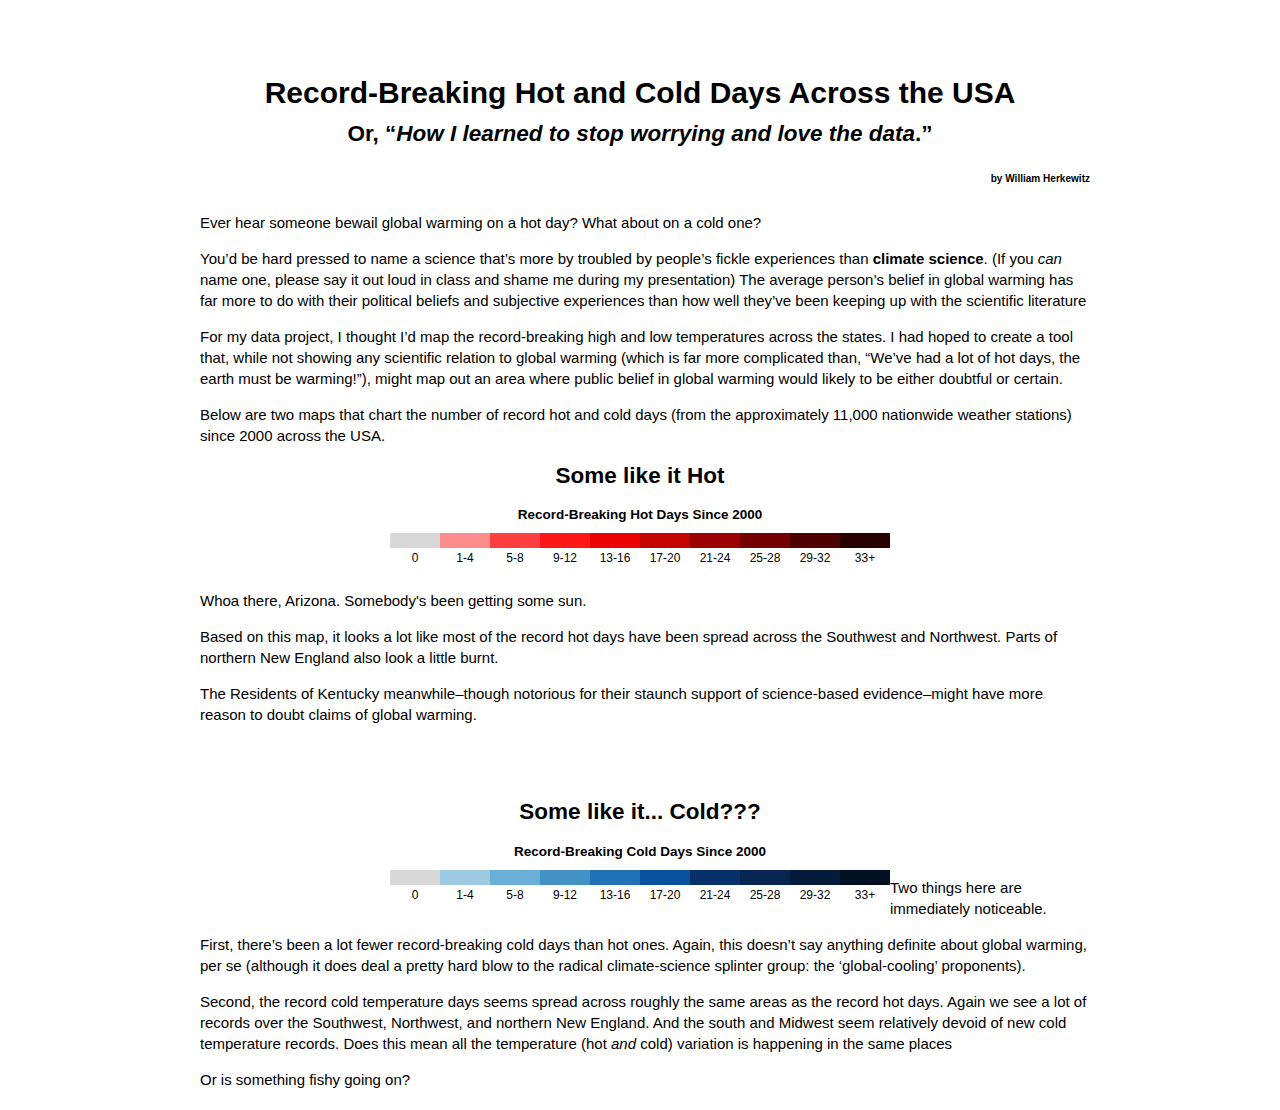
==== FinalProject/index.html @ 38769b46 "final" ====
<!DOCTYPE html>
<meta charset="utf-8">
<style>
/*whole page*/
body {
width:900px;
margin:20px auto;
font-family: georgia, sans-serif;
font-size:15px;
line-height:1.4em;
}
h2{
    text-align:center;
}
p{
    padding-left:10px;
}
 
.readin {
width:900px;
}
/* this css applies to BOTH maps*/


.states {
fill: none;
stroke: #fff;
stroke-linejoin: round;
}
 
.counties {
fill:#f0f0f0;
}
 
.legend-title {
text-align: left;
margin-bottom: 8px;
font-weight: bold;
font-size: 90%;
text-align:center;
}
.legend-scale ul {
margin: 0;
margin-left: 160px;
float: left;
list-style: none;
}
.legend-scale ul li {
display: block;
float: left;
width: 50px;
margin-bottom: 6px;
text-align: center;
font-size: 80%;
list-style: none;
}
ul.legend-labels li span {
display: block;
float: left;
height: 15px;
width: 50px;
}
.legend-source {
font-size: 70%;
color: #999;
clear: both;
}

/*COLD colors*/
.cold-section .q0-9 { fill:rgb(158,202,225); }
.cold-section .q1-9 { fill:rgb(107,174,214); }
.cold-section .q2-9 { fill:rgb(66,146,198); }
.cold-section .q3-9 { fill:rgb(33,113,181); }
.cold-section .q4-9 { fill:rgb(8,81,156); }
.cold-section .q5-9 { fill:rgb(8,48,107); }
.cold-section .q6-9 { fill:rgb(6,37,83); }
.cold-section .q7-9 { fill:rgb(4,27,60); }
.cold-section .q8-9 { fill:rgb(3,16,36); }
 
/*HOT colors*/
.hq0-9 { fill:rgb(254,140,140); }
.hq1-9 { fill:rgb(253,63,63); }
.hq2-9 { fill:rgb(253,24,24); }
.hq3-9 { fill:rgb(235,2,2); }
.hq4-9 { fill:rgb(196,2,2); }
.hq5-9 { fill:rgb(157,2,2); }
.hq6-9 { fill:rgb(118,1,1); }
.hq7-9 { fill:rgb(79,1,1); }
.hq8-9 { fill:rgb(41,0,0); }

 
</style>
 
<body>
 <br></br>
<h1 style="text-align:center;">Record-Breaking Hot and Cold Days Across the USA</h1>
<h2>Or, “<em>How I learned to stop worrying and love the data</em>.”</h2>
<h6 class="byline" align="right">by William Herkewitz</h6>
<p>Ever hear someone bewail global warming on a hot day? What about on a cold one?</p>
<p>You’d be hard pressed to name a science that’s more by troubled by people’s fickle experiences than <strong>climate science</strong>. (If you <em>can</em> name one, please say it out loud in class and shame me during my presentation) The average person’s belief in global warming has far more to do with their political beliefs and subjective experiences than how well they’ve been keeping up with the scientific literature</p>
<p>For my data project, I thought I’d map the record-breaking high and low temperatures across the states. I had hoped to create a tool that, while not showing any scientific relation to global warming (which is far more complicated than, “We’ve had a lot of hot days, the earth must be warming!”), might map out an area where public belief in global warming would likely to be either doubtful or certain. </p>
<p>Below are two maps that chart the number of record hot and cold days (from the approximately 11,000 nationwide weather stations) since 2000 across the USA.</p>


<div class="hot-section">
<h2>Some like it Hot</h2>
<div class='my-legend'>
<div class='legend-title'>Record-Breaking Hot Days Since 2000</div>
<div class='legend-scale'>
<ul class='legend-labels'>
    <li><span style='background:#d8d8d8;'></span>0</li>
    <li><span style='background:rgb(254,140,140);'></span>1-4</li>
    <li><span style='background:rgb(253,63,63);'></span>5-8</li>
    <li><span style='background:rgb(253,24,24);'></span>9-12</li>
    <li><span style='background:rgb(235,2,2);'></span>13-16</li>
    <li><span style='background:rgb(196,2,2);'></span>17-20</li>
	<li><span style='background:rgb(157,2,2);'></span>21-24</li>
    <li><span style='background:rgb(118,1,1);'></span>25-28</li>
    <li><span style='background:rgb(79,1,1);'></span>29-32</li>
    <li><span style='background:rgb(41,0,0);'></span>33+</li>
</ul>
</div>
</div>
</div>
<br></br>
<p>Whoa there, Arizona. Somebody's been getting some sun.</p>
<p>Based on this map, it looks a lot like most of the record hot days have been spread across the Southwest and Northwest. Parts of northern New England also look a little burnt.</p>
<p>The Residents of Kentucky meanwhile–though notorious for their staunch support of science-based evidence–might have more reason to doubt claims of global warming.</p>
<br></br>
<div class="cold-section">
<h2>Some like it... Cold???</h2>
<div class='my-legend'>
<div class='legend-title'>Record-Breaking Cold Days Since 2000</div>
<div class='legend-scale'>
<ul class='legend-labels'>
 <li><span style='background:#d8d8d8;'></span>0</li>
    <li><span style='background:rgb(158,202,225);'></span>1-4</li>
    <li><span style='background:rgb(107,174,214);'></span>5-8</li>
    <li><span style='background:rgb(66,146,198);'></span>9-12</li>
    <li><span style='background:rgb(33,113,181);'></span>13-16</li>
    <li><span style='background:rgb(8,81,156);'></span>17-20</li>
	<li><span style='background:rgb(8,48,107);'></span>21-24</li>
    <li><span style='background:rgb(6,37,83);'></span>25-28</li>
    <li><span style='background:rgb(4,27,60);'></span>29-32</li>
    <li><span style='background:rgb(3,16,36);'></span>33+</li>
</ul>
</div>
</div>
</div>

<p>Two things here are immediately noticeable. </p>
<p>First, there’s been a lot fewer record-breaking cold days than hot ones. Again, this doesn’t say anything definite about global warming, per se (although it does deal a pretty hard blow to the radical climate-science splinter group: the ‘global-cooling’ proponents). </p>
<p>Second, the record cold temperature days seems spread across roughly the same areas as the record hot days. Again we see a lot of records over the Southwest, Northwest, and northern New England. And the south and Midwest seem relatively devoid of new cold temperature records. Does this mean all the temperature (hot <em>and</em> cold) variation is happening in the same places</p>
<p>Or is something fishy going on?</p>




<!-- note you need to load these only once -->
 
<script src="http://d3js.org/d3.v3.min.js"></script>
<script src="http://d3js.org/queue.v1.min.js"></script>
<script src="http://d3js.org/topojson.v1.min.js"></script>
 
 
 
<script>
 
// this applies to BOTH
var width = 960,
height = 500;
 
var path = d3.geo.path();
 
 
// this is code for the COLD map --------------
 
var rateById = d3.map();
 
var quantize = d3.scale.quantize()
.domain([0, 37])
.range(d3.range(9).map(function(i) { return "q" + i + "-9"; }));
 
var coldSvg = d3.select(".cold-section").append("svg")
.attr("width", width)
.attr("height", height);
 
// hot map
var hotRateById = d3.map();
 
var hotQuantize = d3.scale.quantize()
.domain([0, 37])
.range(d3.range(9).map(function(i) { return "hq" + i + "-9"; }));
 
var hotSvg = d3.select(".hot-section").append("svg")
.attr("width", width)
.attr("height", height);
 
 
queue()
.defer(d3.json, "us.json")
.defer(d3.tsv, "cold-data.tsv", function(d) { rateById.set(d.id, +d.rate); })
.defer(d3.tsv, "warm-data.tsv", function(d) { hotRateById.set(d.id, +d.rate); })
.await(ready);
 
// this function fires ONCE, once all your data is loaded.
function ready(error, us) {
 
 
// make a cold map -----
coldSvg.append("g")
.attr("class", "counties")
.selectAll("path")
.data(topojson.feature(us, us.objects.counties).features)
.enter().append("path")
.attr("class", function(d) { return quantize(rateById.get(d.id)); })
.attr("d", path);
 
coldSvg.append("path")
.datum(topojson.mesh(us, us.objects.states, function(a, b) { return a !== b; }))
.attr("class", "states")
.attr("d", path);
 
 
// make a hot map
hotSvg.append("g")
.attr("class", "counties")
.selectAll("path")
.data(topojson.feature(us, us.objects.counties).features)
.enter().append("path")
.attr("class", function(d) { return hotQuantize(hotRateById.get(d.id)); })
.attr("d", path);
 
hotSvg.append("path")
.datum(topojson.mesh(us, us.objects.states, function(a, b) { return a !== b; }))
.attr("class", "states")
.attr("d", path);
 
}
 
 
 
 
 
// var coldrateById = d3.map();
 
// var quantize = d3.scale.quantize()
// .domain([0, 54])
// .range(d3.range(9).map(function(i) { return "q" + i + "-9"; }));
 
// var path = d3.geo.path();
 
// var svg = d3.select("body").append("svg")
// .attr("width", width)
// .attr("height", height);
 
// queue()
// .defer(d3.json, "us.json")
// .defer(d3.tsv, "unemployment.tsv", function(d) { rateById.set(d.id, +d.rate); })
// .await(ready);
 
// function ready(error, us) {
// svg.append("g")
// .attr("class", "counties")
// .selectAll("path")
// .data(topojson.feature(us, us.objects.counties).features)
// .enter().append("path")
// .attr("class", function(d) { return quantize(rateById.get(d.id)); })
// .attr("d", path);
 
// svg.append("path")
// .datum(topojson.mesh(us, us.objects.states, function(a, b) { return a !== b; }))
// .attr("class", "states")
// .attr("d", path);
// }
 
 
 
 
 
 
</script>
</body>
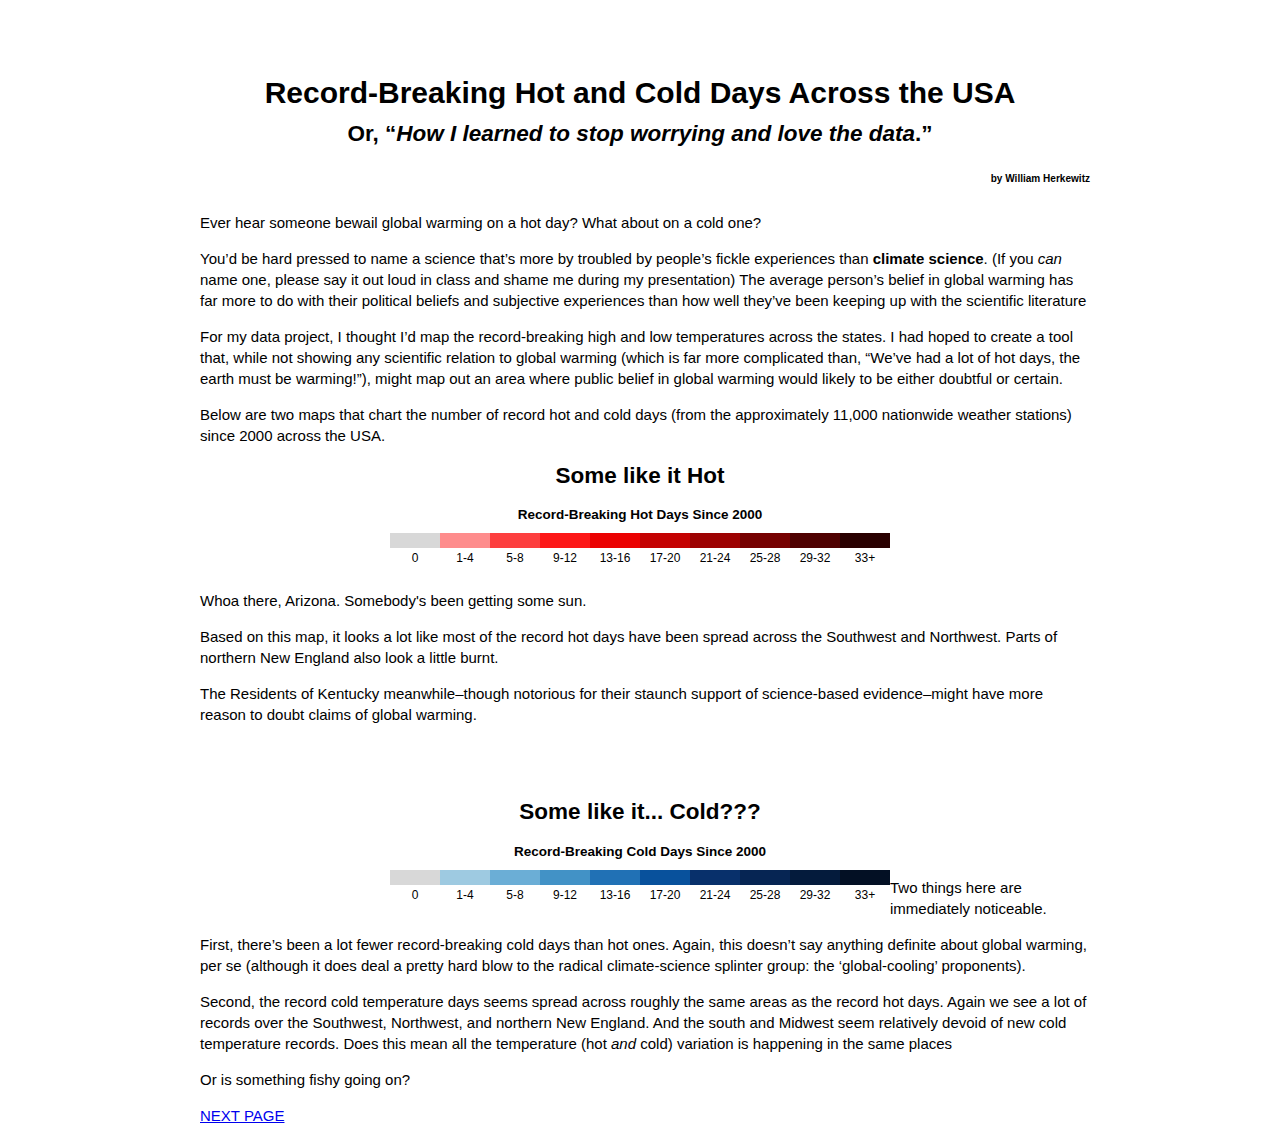
==== commit 6aac1599: "final project" ====
--- a/FinalProject/index.html
+++ b/FinalProject/index.html
@@ -152,6 +152,7 @@
 <p>First, there’s been a lot fewer record-breaking cold days than hot ones. Again, this doesn’t say anything definite about global warming, per se (although it does deal a pretty hard blow to the radical climate-science splinter group: the ‘global-cooling’ proponents). </p>
 <p>Second, the record cold temperature days seems spread across roughly the same areas as the record hot days. Again we see a lot of records over the Southwest, Northwest, and northern New England. And the south and Midwest seem relatively devoid of new cold temperature records. Does this mean all the temperature (hot <em>and</em> cold) variation is happening in the same places</p>
 <p>Or is something fishy going on?</p>
+<p><a href="wherkewi.github.io/FinalProject2/index.html">NEXT PAGE</a></p>
 
 
 
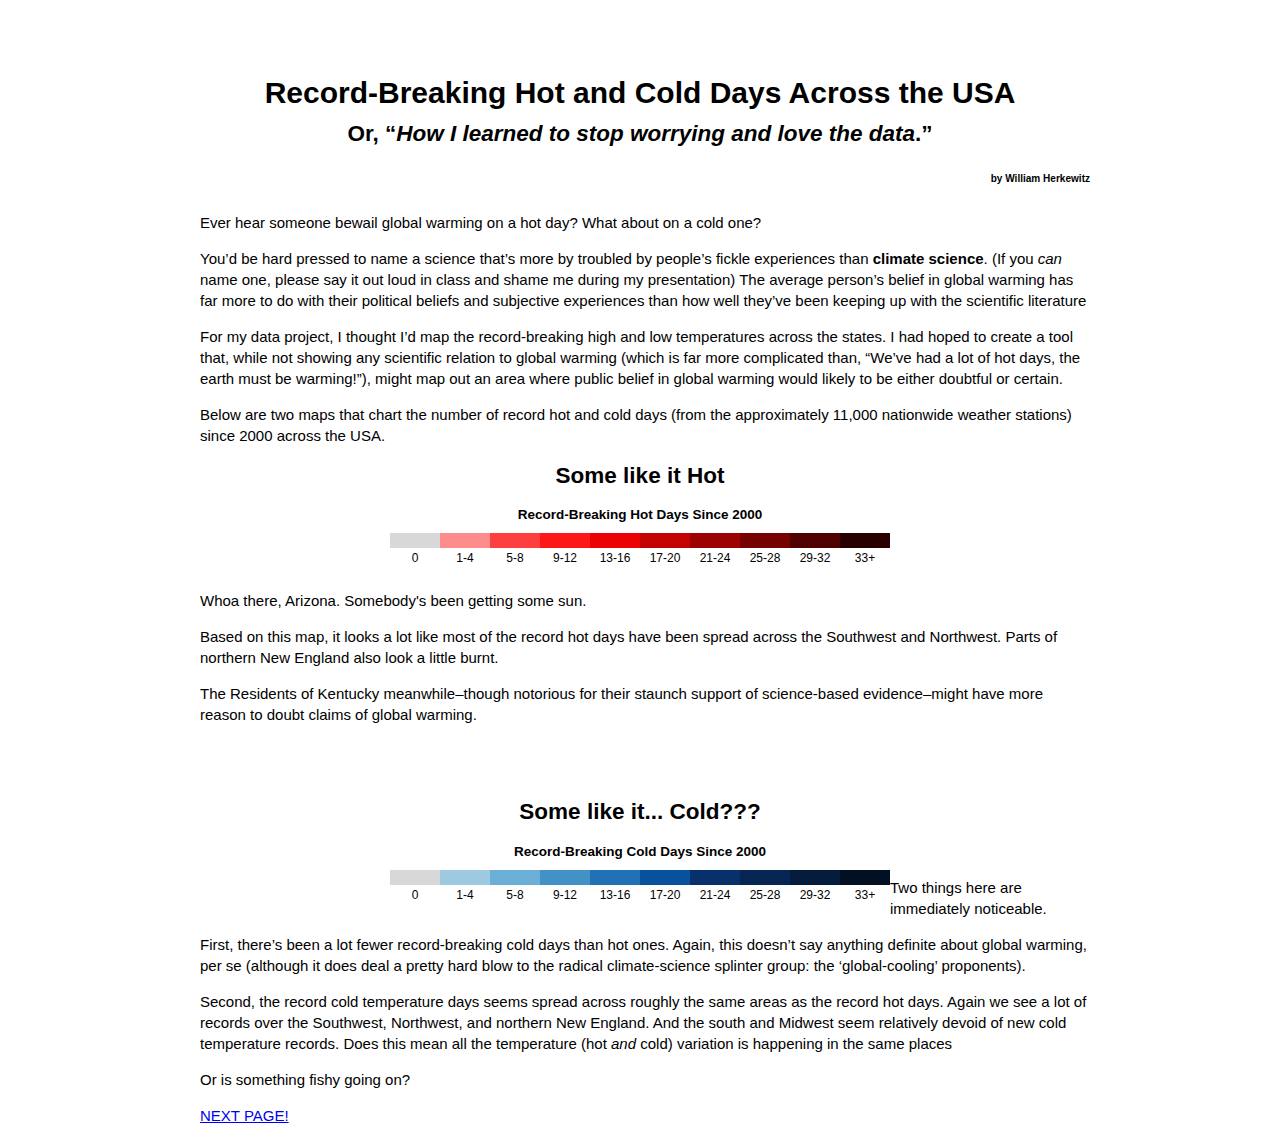
==== commit 830d591d: "ggg" ====
--- a/FinalProject/index.html
+++ b/FinalProject/index.html
@@ -152,7 +152,7 @@
 <p>First, there’s been a lot fewer record-breaking cold days than hot ones. Again, this doesn’t say anything definite about global warming, per se (although it does deal a pretty hard blow to the radical climate-science splinter group: the ‘global-cooling’ proponents). </p>
 <p>Second, the record cold temperature days seems spread across roughly the same areas as the record hot days. Again we see a lot of records over the Southwest, Northwest, and northern New England. And the south and Midwest seem relatively devoid of new cold temperature records. Does this mean all the temperature (hot <em>and</em> cold) variation is happening in the same places</p>
 <p>Or is something fishy going on?</p>
-<p><a href="wherkewi.github.io/FinalProject2/index.html">NEXT PAGE</a></p>
+<p><a href="http://wherkewi.github.io/FinalProject2/index.html">NEXT PAGE!</a></p>
 
 
 
